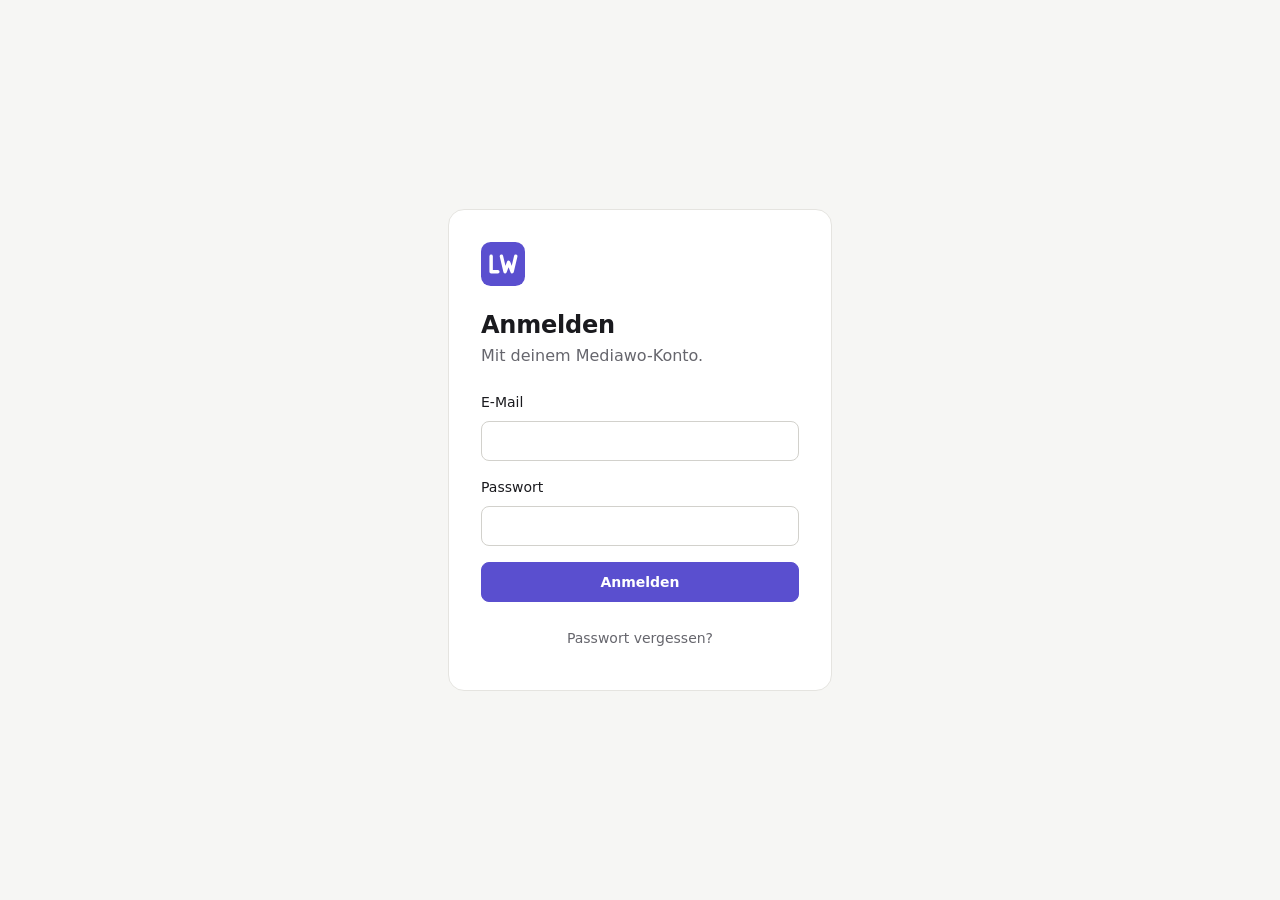
==== index.html @ d27c4afc "feat: Befehlsleiste, Feinschliff und Anleitung Co-Authored-By: Claude Sonnet 5.5 <noreply@anthropic." ====
<!doctype html>
<html lang="de">
<head>
<meta charset="utf-8">
<meta name="viewport" content="width=device-width,initial-scale=1,viewport-fit=cover">
<meta name="robots" content="noindex,nofollow">
<title>LW</title>
<script>try{var t=localStorage.getItem("lw-theme");if(t==="light"||t==="dark")document.documentElement.dataset.theme=t}catch(e){}</script>
<link rel="icon" type="image/svg+xml" href="img/icon.svg?v=2">
<link rel="apple-touch-icon" href="img/icon.png?v=2">
<link rel="manifest" href="manifest.webmanifest?v=2">
<meta name="theme-color" content="#F6F6F4" media="(prefers-color-scheme: light)">
<meta name="theme-color" content="#141417" media="(prefers-color-scheme: dark)">
<meta name="apple-mobile-web-app-capable" content="yes">
<meta name="mobile-web-app-capable" content="yes">
<meta name="apple-mobile-web-app-title" content="LW">
<link rel="stylesheet" href="css/app.css?v=11">
</head>
<body>

<svg width="0" height="0" style="position:absolute" aria-hidden="true">
  <symbol id="i-logo" viewBox="0 0 512 512"><rect width="512" height="512" rx="112" style="fill:var(--accent)"/><g fill="none" style="stroke:var(--on-accent)" stroke-width="40" stroke-linecap="round" stroke-linejoin="round"><path d="M118 166V346H196"/><path d="M238 166L280 346L321 236L362 346L404 166"/></g></symbol>
  <symbol id="i-heute" viewBox="0 0 24 24"><g fill="none" stroke="currentColor" stroke-width="1.75" stroke-linecap="round"><circle cx="12" cy="12" r="4"/><path d="M12 2.5v2M12 19.5v2M2.5 12h2M19.5 12h2M5.3 5.3l1.4 1.4M17.3 17.3l1.4 1.4M5.3 18.7l1.4-1.4M17.3 6.7l1.4-1.4"/></g></symbol>
  <symbol id="i-woche" viewBox="0 0 24 24"><g fill="none" stroke="currentColor" stroke-width="1.75" stroke-linecap="round" stroke-linejoin="round"><rect x="3.5" y="5" width="17" height="15" rx="2.5"/><path d="M3.5 10h17M8 3v4M16 3v4"/></g></symbol>
  <symbol id="i-backlog" viewBox="0 0 24 24"><g fill="none" stroke="currentColor" stroke-width="1.75" stroke-linecap="round" stroke-linejoin="round"><path d="M4 6.5h16M4 12h16M4 17.5h10"/></g></symbol>
  <symbol id="i-rueckblick" viewBox="0 0 24 24"><g fill="none" stroke="currentColor" stroke-width="1.75" stroke-linecap="round"><path d="M5 20v-7M10 20V5M15 20v-9M20 20V9"/></g></symbol>
  <symbol id="i-menu" viewBox="0 0 24 24"><path d="M4 7h16M4 12h16M4 17h16" fill="none" stroke="currentColor" stroke-width="1.75" stroke-linecap="round"/></symbol>
  <symbol id="i-x" viewBox="0 0 24 24"><path d="M6 6l12 12M18 6L6 18" fill="none" stroke="currentColor" stroke-width="1.75" stroke-linecap="round"/></symbol>
  <symbol id="i-theme" viewBox="0 0 24 24"><circle cx="12" cy="12" r="8" fill="none" stroke="currentColor" stroke-width="1.75"/><path d="M12 4a8 8 0 0 1 0 16z" fill="currentColor"/></symbol>
  <symbol id="i-logout" viewBox="0 0 24 24"><g fill="none" stroke="currentColor" stroke-width="1.75" stroke-linecap="round" stroke-linejoin="round"><path d="M14 4h3.5A2.5 2.5 0 0 1 20 6.5v11a2.5 2.5 0 0 1-2.5 2.5H14"/><path d="M10 8l-4 4 4 4M6 12h9"/></g></symbol>
  <symbol id="i-key" viewBox="0 0 24 24"><g fill="none" stroke="currentColor" stroke-width="1.75" stroke-linecap="round" stroke-linejoin="round"><circle cx="8" cy="15" r="4"/><path d="M11 12l8-8M16 7l2 2"/></g></symbol>
  <symbol id="i-suche" viewBox="0 0 24 24"><g fill="none" stroke="currentColor" stroke-width="1.75" stroke-linecap="round"><circle cx="11" cy="11" r="6.5"/><path d="M16 16l4.5 4.5"/></g></symbol>
  <symbol id="i-plus" viewBox="0 0 24 24"><path d="M12 5v14M5 12h14" fill="none" stroke="currentColor" stroke-width="1.75" stroke-linecap="round"/></symbol>
  <symbol id="i-play" viewBox="0 0 24 24"><path d="M8 5.5v13a.8.8 0 0 0 1.2.7l10.4-6.5a.8.8 0 0 0 0-1.4L9.2 4.8A.8.8 0 0 0 8 5.5z" fill="currentColor"/></symbol>
  <symbol id="i-check" viewBox="0 0 24 24"><path d="M5 12.5l4.5 4.5L19 7.5" fill="none" stroke="currentColor" stroke-width="2.5" stroke-linecap="round" stroke-linejoin="round"/></symbol>
  <symbol id="i-pause" viewBox="0 0 24 24"><g fill="currentColor"><rect x="6.5" y="5" width="4" height="14" rx="1"/><rect x="13.5" y="5" width="4" height="14" rx="1"/></g></symbol>
  <symbol id="i-stop" viewBox="0 0 24 24"><rect x="6" y="6" width="12" height="12" rx="2" fill="currentColor"/></symbol>
  <symbol id="i-lock" viewBox="0 0 24 24"><g fill="none" stroke="currentColor" stroke-width="1.75" stroke-linecap="round" stroke-linejoin="round"><rect x="5" y="10.5" width="14" height="10" rx="2"/><path d="M8 10.5V8a4 4 0 0 1 8 0v2.5"/></g></symbol>
  <symbol id="i-edit" viewBox="0 0 24 24"><g fill="none" stroke="currentColor" stroke-width="1.75" stroke-linecap="round" stroke-linejoin="round"><path d="M4 20h4L19 9a2.8 2.8 0 0 0-4-4L4 16v4z"/><path d="M13.5 6.5l4 4"/></g></symbol>
  <symbol id="i-links" viewBox="0 0 24 24"><path d="M14.5 6l-6 6 6 6" fill="none" stroke="currentColor" stroke-width="1.75" stroke-linecap="round" stroke-linejoin="round"/></symbol>
  <symbol id="i-rechts" viewBox="0 0 24 24"><path d="M9.5 6l6 6-6 6" fill="none" stroke="currentColor" stroke-width="1.75" stroke-linecap="round" stroke-linejoin="round"/></symbol>
  <symbol id="i-person" viewBox="0 0 24 24"><g fill="none" stroke="currentColor" stroke-width="1.75" stroke-linecap="round" stroke-linejoin="round"><circle cx="12" cy="8.5" r="3.5"/><path d="M5 19.5a7 7 0 0 1 14 0"/></g></symbol>
</svg>

<section class="login" id="login" hidden>
  <form id="loginForm" class="login-karte" novalidate>
    <svg class="logo logo-gross" aria-hidden="true"><use href="#i-logo"/></svg>
    <h1>Anmelden</h1>
    <p class="sub">Mit deinem Mediawo-Konto.</p>
    <p class="demo-badge" id="loginDemo" hidden>Demo-Modus: Beispieldaten, nichts wird gespeichert.</p>
    <div class="stack">
      <label class="f">E-Mail
        <input name="email" type="email" autocomplete="username" autocapitalize="off" spellcheck="false" required>
      </label>
      <label class="f">Passwort
        <input name="password" type="password" autocomplete="current-password" required>
      </label>
      <p class="meldung" id="loginMeldung" role="alert" hidden></p>
      <button class="btn primary voll" type="submit" id="loginBtn">Anmelden</button>
      <button class="btn link" type="button" id="pwForgot">Passwort vergessen?</button>
    </div>
  </form>
</section>

<div class="app" id="app" hidden>
  <header class="topbar">
    <svg class="logo" aria-hidden="true"><use href="#i-logo"/></svg>
    <span class="topbar-titel" id="topTitel"></span>
    <button class="btn icon ghost tip-unten tip-links" id="menuAuf" type="button" aria-label="Menü öffnen" data-tip="Menü öffnen" aria-expanded="false" aria-controls="side"><svg class="i" aria-hidden="true"><use href="#i-menu"/></svg></button>
  </header>

  <aside class="side" id="side" aria-label="Seitenleiste">
    <div class="side-kopf">
      <a class="marke" href="#heute"><svg class="logo" aria-hidden="true"><use href="#i-logo"/></svg><span>LW</span></a>
      <button class="btn icon ghost side-zu tip-unten tip-links" id="menuZu" type="button" aria-label="Menü schließen" data-tip="Menü schließen" data-kbd="Esc"><svg class="i" aria-hidden="true"><use href="#i-x"/></svg></button>
    </div>
    <p class="demo-badge" id="demoBadge" hidden>Demo – Beispieldaten, nichts wird gespeichert.</p>
    <nav class="nav" aria-label="Ansichten">
      <a href="#heute" data-view="heute"><svg class="i" aria-hidden="true"><use href="#i-heute"/></svg>Heute</a>
      <a href="#woche" data-view="woche"><svg class="i" aria-hidden="true"><use href="#i-woche"/></svg>Woche</a>
      <a href="#backlog" data-view="backlog"><svg class="i" aria-hidden="true"><use href="#i-backlog"/></svg>Backlog</a>
      <a href="#rueckblick" data-view="rueckblick"><svg class="i" aria-hidden="true"><use href="#i-rueckblick"/></svg>Rückblick</a>
    </nav>
    <section class="side-quests" aria-labelledby="questsTitel">
      <h2 class="side-titel" id="questsTitel"><span>Quests</span><span>heute</span></h2>
      <ul class="quest-liste" id="questListe"></ul>
      <button class="btn ghost neue-quest" id="neueQuest" type="button"><svg class="i" aria-hidden="true"><use href="#i-plus"/></svg>Quest anlegen</button>
    </section>
    <div class="side-fuss">
      <div class="nutzer"><span class="nutzer-name" id="userName"></span><span class="nutzer-mail" id="userMail"></span></div>
      <div class="side-aktionen">
        <button class="btn icon ghost tip-start" id="befehleKnopf" type="button" aria-label="Befehlsleiste öffnen" aria-keyshortcuts="Control+K Meta+K" data-tip="Befehlsleiste" data-kbd="Strg K"><svg class="i" aria-hidden="true"><use href="#i-suche"/></svg></button>
        <button class="btn icon ghost" id="themeToggle" type="button" aria-label="Darstellung umschalten (hell/dunkel)" data-tip="Darstellung umschalten"><svg class="i" aria-hidden="true"><use href="#i-theme"/></svg></button>
        <button class="btn icon ghost" id="pwChange" type="button" aria-label="Passwort ändern" data-tip="Passwort ändern"><svg class="i" aria-hidden="true"><use href="#i-key"/></svg></button>
        <button class="btn small ghost" id="logout" type="button"><svg class="i" aria-hidden="true"><use href="#i-logout"/></svg>Abmelden</button>
      </div>
    </div>
  </aside>
  <div class="schleier" id="schleier" hidden></div>

  <main id="main" tabindex="-1"></main>

  <button class="laeuft" id="laeuft" type="button" hidden>
    <span class="laeuft-punkt" aria-hidden="true"></span>
    <span class="laeuft-text"><span class="laeuft-label">Läuft gerade</span><span class="laeuft-titel" id="laeuftTitel"></span></span>
    <span class="laeuft-zeit" id="laeuftZeit"></span>
  </button>

  <nav class="tabbar" aria-label="Ansichten">
    <a href="#heute" data-view="heute"><svg class="i" aria-hidden="true"><use href="#i-heute"/></svg><span>Heute</span></a>
    <a href="#woche" data-view="woche"><svg class="i" aria-hidden="true"><use href="#i-woche"/></svg><span>Woche</span></a>
    <a href="#backlog" data-view="backlog"><svg class="i" aria-hidden="true"><use href="#i-backlog"/></svg><span>Backlog</span></a>
    <a href="#rueckblick" data-view="rueckblick"><svg class="i" aria-hidden="true"><use href="#i-rueckblick"/></svg><span>Rückblick</span></a>
  </nav>
</div>

<dialog id="dlg"></dialog>
<div id="toast" role="status" aria-live="polite"></div>

<script src="vendor/supabase.js?v=2"></script>
<script src="js/config.js?v=2"></script>
<script src="js/logic.js?v=5"></script>
<script src="js/db.js?v=2"></script>
<script src="js/ui.js?v=4"></script>
<script src="js/dialoge.js?v=5"></script>
<script src="js/zeiten.js?v=6"></script>
<script src="js/aufgaben.js?v=8"></script>
<!-- Ansichten: js/views/*.js hier einbinden (vor app.js) -->
<script src="js/views/heute.js?v=7"></script>
<script src="js/views/fokus.js?v=6"></script>
<script src="js/views/woche.js?v=8"></script>
<script src="js/views/backlog.js?v=8"></script>
<script src="js/views/rueckblick.js?v=2"></script>
<script src="js/befehle.js?v=4"></script>
<script src="js/app.js?v=6"></script>
</body>
</html>
---- css/app.css ----
/* LW – Gestaltung. Tokens oben, dann Grundlagen, Bausteine, Rahmen.
   Hell ist Standard; Dunkel per System (prefers-color-scheme) oder per data-theme="dark".
   Breiten: schmal < 768px (Handy: Tab-Leiste + Menü), ab 768px Seitenleiste. */

/* ---------- Tokens ---------- */
:root{
  /* Flächen und Text */
  --bg:#F6F6F4; --surface:#FFFFFF; --raised:#FFFFFF; --hover:#F0F0EC; --sunken:#EEEEEA;
  --line:#E5E4E0; --line-strong:#D2D1CC;
  --ink:#1A1A1E; --muted:#66666D; --faint:#A3A3A8;
  /* Akzent (Tinte-Violett) – nur für Primäraktion, aktuelle Ansicht, Fokus */
  --accent:#5A4FCF; --accent-strong:#4A40B8; --accent-text:#4A40B8; --accent-wash:#EEEDFB; --on-accent:#FFFFFF;
  /* Zustände */
  --ok:#2F7D4F; --ok-wash:#E6F3EB;
  --warn:#8A5600; --warn-wash:#FBF1DE;
  --danger:#B4322F; --danger-wash:#FBE9E8; --on-danger:#FFFFFF;
  /* Tiefe: erst 1px-Linie, dann weicher Schatten (hell < 0.08) nur für schwebende Ebenen */
  --shadow-pop:0 12px 32px -8px rgba(20,20,30,.07),0 2px 4px rgba(20,20,30,.04);
  --backdrop:rgba(18,18,24,.40);

  /* Abstände (4/8er Raster) */
  --s1:4px; --s2:8px; --s3:12px; --s4:16px; --s5:24px; --s6:32px; --s7:48px; --s8:64px;
  /* Schrift: Fließtext 16, sekundär 14, Meta 12 */
  --font:system-ui,-apple-system,"Segoe UI",Roboto,"Helvetica Neue",sans-serif;
  --fs-xs:12px; --fs-sm:14px; --fs-base:16px; --fs-lg:18px; --fs-xl:24px; --fs-2xl:32px;
  /* Formen und Höhen */
  --r-sm:6px; --r:8px; --r-lg:12px; --r-xl:16px; --r-pill:999px;
  --h:40px; --h-sm:32px; --h-input:40px; --h-zeile:36px;
  /* Bewegung: 100/150/200/300 ms; rein = ease-out, raus = ease-in */
  --dur-1:100ms; --dur-2:150ms; --dur-3:200ms; --dur-4:300ms;
  --ease-out:cubic-bezier(.2,.7,.2,1); --ease-in:cubic-bezier(.5,0,.8,.3);
  /* Rahmen */
  --side-w:248px; --tab-h:60px; --top-h:52px;
  color-scheme:light;
}
@media (prefers-color-scheme:dark){
  :root:not([data-theme="light"]){
    --bg:#141417; --surface:#1B1B1F; --raised:#222227; --hover:#26262C; --sunken:#18181B;
    --line:#2D2D33; --line-strong:#3D3D45;
    --ink:#ECECEF; --muted:#A1A1AA; --faint:#6E6E78;
    --accent:#6A60DE; --accent-strong:#7B72E8; --accent-text:#B3ADF7; --accent-wash:#26243F; --on-accent:#FFFFFF;
    --ok:#7CC79A; --ok-wash:#18291F; --warn:#E3B568; --warn-wash:#2E2617; --danger:#F08A86; --danger-wash:#341D1D; --on-danger:#1B1B1F;
    --shadow-pop:inset 0 1px 0 rgba(255,255,255,.05),0 16px 40px -12px rgba(0,0,0,.55);
    --backdrop:rgba(0,0,0,.6);
    color-scheme:dark;
  }
}
:root[data-theme="dark"]{
  --bg:#141417; --surface:#1B1B1F; --raised:#222227; --hover:#26262C; --sunken:#18181B;
  --line:#2D2D33; --line-strong:#3D3D45;
  --ink:#ECECEF; --muted:#A1A1AA; --faint:#6E6E78;
  --accent:#6A60DE; --accent-strong:#7B72E8; --accent-text:#B3ADF7; --accent-wash:#26243F; --on-accent:#FFFFFF;
  --ok:#7CC79A; --ok-wash:#18291F; --warn:#E3B568; --warn-wash:#2E2617; --danger:#F08A86; --danger-wash:#341D1D; --on-danger:#1B1B1F;
  --shadow-pop:inset 0 1px 0 rgba(255,255,255,.05),0 16px 40px -12px rgba(0,0,0,.55);
  --backdrop:rgba(0,0,0,.6);
  color-scheme:dark;
}
/* Touch (Handy, Tablet): Trefferflächen mindestens 44px */
@media (max-width:767.98px),(pointer:coarse){
  :root{ --h:44px; --h-sm:44px; --h-input:44px; --h-zeile:44px; }
}

/* ---------- Grundlagen ---------- */
*,*::before,*::after{box-sizing:border-box}
html{-webkit-text-size-adjust:100%;text-size-adjust:100%}
html,body{margin:0;min-height:100%}
body{font-family:var(--font);font-size:var(--fs-base);line-height:1.5;color:var(--ink);background:var(--bg);-webkit-font-smoothing:antialiased;-moz-osx-font-smoothing:grayscale;overflow-x:hidden}
button,input,select,textarea{font:inherit;color:inherit}
a{color:var(--accent-text)}
h1,h2,h3{margin:0;font-weight:600;line-height:1.25}
h1{font-size:var(--fs-xl);letter-spacing:-.01em}
h2{font-size:var(--fs-lg)}
h3{font-size:var(--fs-base)}
p{margin:0;max-width:72ch}
b,strong{font-weight:600}
[hidden]{display:none!important}
:focus-visible{outline:2px solid var(--accent);outline-offset:2px}
.sub{color:var(--muted);font-size:var(--fs-sm);margin-top:var(--s1)}
.muted{color:var(--muted)}
.zahl{font-variant-numeric:tabular-nums}
.i{width:20px;height:20px;flex:none}
.logo{width:28px;height:28px;flex:none;display:block}
.sr-only{position:absolute;width:1px;height:1px;overflow:hidden;clip:rect(0 0 0 0);white-space:nowrap}

/* ---------- Bausteine ---------- */
.btn{display:inline-flex;align-items:center;justify-content:center;gap:var(--s2);height:var(--h);padding:0 var(--s4);border:1px solid var(--line-strong);background:var(--raised);color:var(--ink);border-radius:var(--r);font-size:var(--fs-sm);font-weight:500;white-space:nowrap;cursor:pointer;text-decoration:none}
.btn.primary{background:var(--accent);border-color:var(--accent);color:var(--on-accent);font-weight:600}
.btn.danger{background:var(--danger);border-color:var(--danger);color:var(--on-danger);font-weight:600}
.btn.ghost{background:transparent;border-color:transparent;color:var(--muted)}
.btn.link{background:none;border-color:transparent;color:var(--muted);padding:0 var(--s2)}
.btn.small{height:var(--h-sm);padding:0 var(--s3)}
.btn.icon{width:var(--h);padding:0}
.btn.icon.small{width:var(--h-sm)}
.btn.voll{width:100%}
.btn:disabled,.btn[aria-busy="true"]{opacity:.6;cursor:default}
@media (hover:hover){
  .btn:hover{border-color:var(--faint);background:var(--hover)}
  .btn.primary:hover{background:var(--accent-strong);border-color:var(--accent-strong)}
  .btn.danger:hover{background:var(--danger);filter:brightness(.95)}
  .btn.ghost:hover{background:var(--hover);border-color:transparent;color:var(--ink)}
  .btn.link:hover{color:var(--ink);background:none;border-color:transparent}
}
.btn-reihe{display:flex;gap:var(--s2);flex-wrap:wrap;align-items:center}

/* Tooltip für Symbol-Tasten: data-tip="Text", optional data-kbd="Esc".
   Erscheint bei Hover und Tastaturfokus; Name kommt aus aria-label (gleicher Text). */
[data-tip]{position:relative}
[data-tip]::after{content:attr(data-tip);position:absolute;z-index:70;left:50%;bottom:calc(100% + 6px);transform:translate(-50%,2px);padding:4px 8px;border-radius:var(--r-sm);background:var(--ink);color:var(--bg);font-size:var(--fs-xs);font-weight:500;line-height:1.4;white-space:nowrap;pointer-events:none;opacity:0;transition:opacity var(--dur-2) var(--ease-in),transform var(--dur-2) var(--ease-in)}
[data-tip][data-kbd]::after{content:attr(data-tip) "  " attr(data-kbd)}
[data-tip].tip-unten::after{bottom:auto;top:calc(100% + 6px);transform:translate(-50%,-2px)}
[data-tip].tip-links::after{left:auto;right:0;transform:translateY(2px)}
[data-tip].tip-unten.tip-links::after{transform:translateY(-2px)}
[data-tip].tip-start::after{left:0;transform:translateY(2px)}
[data-tip]:focus-visible::after{opacity:1;transform:translate(-50%,0);transition:opacity var(--dur-2) var(--ease-out) ,transform var(--dur-2) var(--ease-out)}
[data-tip].tip-links:focus-visible::after,[data-tip].tip-start:focus-visible::after{transform:none}
@media (hover:hover){
  [data-tip]:hover::after{opacity:1;transform:translate(-50%,0);transition:opacity var(--dur-2) var(--ease-out) 300ms,transform var(--dur-2) var(--ease-out) 300ms}
  [data-tip].tip-links:hover::after,[data-tip].tip-start:hover::after{transform:none}
}

.stack{display:flex;flex-direction:column;gap:var(--s4)}
.panel{background:var(--surface);border:1px solid var(--line);border-radius:var(--r-lg);padding:var(--s5)}

/* Felder: Beschriftung steht immer sichtbar über dem Feld */
.f{display:flex;flex-direction:column;gap:var(--s2);font-size:var(--fs-sm);font-weight:500;color:var(--ink);min-width:0}
input,select,textarea{width:100%;min-width:0;border:1px solid var(--line-strong);border-radius:var(--r);background:var(--raised);color:var(--ink);font-size:var(--fs-base);font-weight:400;padding:0 var(--s3)}
input,select{height:var(--h-input)}
textarea{padding:var(--s2) var(--s3);min-height:88px;resize:vertical;line-height:1.5}
input:focus,select:focus,textarea:focus{outline:none;border-color:var(--accent);box-shadow:0 0 0 3px var(--accent-wash)}
input[aria-invalid="true"]{border-color:var(--danger)}
input[aria-invalid="true"]:focus{box-shadow:0 0 0 3px var(--danger-wash)}
.feld-fehler{color:var(--danger);font-size:var(--fs-sm);font-weight:400}
.feld-fehler:empty{display:none}

/* Meldung im Formular (Fehler oder Bestätigung) */
.meldung{font-size:var(--fs-sm);border-radius:var(--r);padding:var(--s2) var(--s3);background:var(--danger-wash);color:var(--danger)}
.meldung.ok{background:var(--ok-wash);color:var(--ok)}

/* Quest-Farbe: style="--q:#hex" am Element */
.dot{width:8px;height:8px;border-radius:50%;background:var(--q,var(--faint));flex:none}

/* Status-Marke – nur für Zustände (überfällig, abgerechnet), nicht für normale Metadaten */
.badge{display:inline-flex;align-items:center;height:24px;padding:0 var(--s2);border-radius:var(--r-sm);font-size:var(--fs-xs);font-weight:500;background:var(--sunken);color:var(--muted);white-space:nowrap}
.badge.warn{background:var(--warn-wash);color:var(--warn)}
.badge.danger{background:var(--danger-wash);color:var(--danger)}
.badge.ok{background:var(--ok-wash);color:var(--ok)}

kbd,.kbd{display:inline-flex;align-items:center;justify-content:center;min-width:20px;height:20px;padding:0 var(--s1);border:1px solid var(--line);border-bottom-width:2px;border-radius:var(--r-sm);font:500 12px/1 var(--font);color:var(--muted);background:var(--surface)}

.demo-badge{font-size:var(--fs-xs);font-weight:500;color:var(--warn);background:var(--warn-wash);border-radius:var(--r);padding:var(--s2) var(--s3);line-height:1.4}

/* Seitenkopf, Leerzustand, Ladeplatzhalter (für alle Ansichten) */
.seite{max-width:880px}
.seite.breit{max-width:none}
.kopf{display:flex;align-items:flex-end;justify-content:space-between;gap:var(--s4);flex-wrap:wrap;margin-bottom:var(--s6)}
.kopf .sub{font-size:var(--fs-base);margin-top:var(--s1)}
.leer{border:1px dashed var(--line-strong);border-radius:var(--r-lg);padding:var(--s7) var(--s5);text-align:center;color:var(--muted);display:flex;flex-direction:column;align-items:center;gap:var(--s3)}
.leer strong{color:var(--ink);font-weight:500}
.skelett{display:flex;flex-direction:column;gap:var(--s3)}
.skelett i{display:block;height:16px;border-radius:var(--r-sm);background:var(--sunken)}
.skelett i:first-child{height:28px;width:40%;margin-bottom:var(--s5)}
.skelett i:nth-child(n+2){height:48px;border:1px solid var(--line);background:var(--surface);border-radius:var(--r-lg)}

/* ---------- Login ---------- */
.login{min-height:100vh;min-height:100dvh;display:grid;place-items:center;padding:var(--s4)}
.login-karte{width:100%;max-width:384px;background:var(--surface);border:1px solid var(--line);border-radius:var(--r-xl);padding:var(--s6)}
.login-karte .logo-gross{width:44px;height:44px;margin-bottom:var(--s5)}
.login-karte .sub{font-size:var(--fs-base);margin:var(--s1) 0 var(--s5)}
.login-karte .demo-badge{margin:calc(-1 * var(--s2)) 0 var(--s5)}
.login-karte .btn.link{align-self:center}
@media (max-width:479.98px){.login{place-items:start center;padding-top:12vh}.login-karte{border:0;background:transparent;padding:var(--s2)}}

/* ---------- Rahmen: ab 768px mit Seitenleiste ---------- */
.app{display:grid;grid-template-columns:var(--side-w) minmax(0,1fr);min-height:100vh}
.topbar,.tabbar,.side-zu,.schleier{display:none}
.side{position:sticky;top:0;height:100vh;overflow-y:auto;display:flex;flex-direction:column;gap:var(--s5);padding:var(--s5) var(--s3) var(--s4);background:var(--surface);border-right:1px solid var(--line)}
.side-kopf{display:flex;align-items:center;justify-content:space-between;padding:0 var(--s2)}
.marke{display:inline-flex;align-items:center;gap:var(--s3);color:var(--ink);text-decoration:none;font-weight:600;font-size:var(--fs-lg);letter-spacing:.02em;border-radius:var(--r)}
.side .demo-badge{margin:0 var(--s2)}

.nav{display:flex;flex-direction:column;gap:var(--s1)}
.nav a{display:flex;align-items:center;gap:var(--s3);height:var(--h-zeile);padding:0 var(--s3);border-radius:var(--r);color:var(--muted);font-size:var(--fs-sm);font-weight:500;text-decoration:none}
.nav a[aria-current="page"]{background:var(--accent-wash);color:var(--accent-text);font-weight:600}

.side-titel{display:flex;justify-content:space-between;align-items:baseline;padding:0 var(--s3);margin-bottom:var(--s2);font-size:var(--fs-xs);font-weight:500;color:var(--muted);text-transform:uppercase;letter-spacing:.06em}
.quest-liste{list-style:none;margin:0;padding:0;display:flex;flex-direction:column;gap:var(--s1)}
.quest-liste a{display:flex;align-items:center;gap:var(--s3);height:var(--h-zeile);padding:0 var(--s3);border-radius:var(--r);color:var(--ink);font-size:var(--fs-sm);text-decoration:none}
.quest-liste .name{flex:1;min-width:0;overflow:hidden;text-overflow:ellipsis;white-space:nowrap}
.quest-liste .std{color:var(--muted);font-size:var(--fs-sm);font-variant-numeric:tabular-nums}
.quest-liste .leer-zeile{color:var(--muted);font-size:var(--fs-sm);padding:var(--s1) var(--s3)}
@media (hover:hover){
  .nav a:hover{background:var(--hover);color:var(--ink)}
  .nav a[aria-current="page"]:hover{background:var(--accent-wash);color:var(--accent-text)}
  .quest-liste a:hover{background:var(--hover)}
}

.side-fuss{margin-top:auto;border-top:1px solid var(--line);padding:var(--s4) var(--s2) 0;display:flex;flex-direction:column;gap:var(--s2)}
.nutzer{display:flex;flex-direction:column;min-width:0;padding:0 var(--s1)}
.nutzer-name{font-size:var(--fs-sm);font-weight:500}
.nutzer-mail{font-size:var(--fs-xs);color:var(--muted);overflow:hidden;text-overflow:ellipsis;white-space:nowrap}
.side-aktionen{display:flex;align-items:center;gap:var(--s1);margin-left:calc(-1 * var(--s2))}
.side-aktionen #logout{margin-left:auto}

main{padding:var(--s7) var(--s7) 128px;min-width:0}
main:focus{outline:none}

/* „Läuft gerade“-Chip: schwebt unten rechts, Klick öffnet Fokus */
.laeuft{position:fixed;right:var(--s5);bottom:var(--s5);z-index:40;display:flex;align-items:center;gap:var(--s3);min-height:56px;max-width:min(360px,calc(100vw - var(--side-w) - 48px));padding:var(--s2) var(--s4) var(--s2) var(--s4);border:1px solid var(--line);border-radius:var(--r-pill);background:var(--surface);color:var(--ink);box-shadow:var(--shadow-pop);cursor:pointer;text-align:left;transition:transform var(--dur-1) var(--ease-out)}
.laeuft:active{transform:scale(.98)}
@media (hover:hover){.laeuft:hover{border-color:var(--line-strong)}}
.laeuft-punkt{width:10px;height:10px;border-radius:50%;background:var(--q,var(--accent));flex:none;box-shadow:0 0 0 4px color-mix(in srgb,var(--q,var(--accent)) 22%,transparent)}
.laeuft-text{display:flex;flex-direction:column;min-width:0;line-height:1.3}
.laeuft-label{font-size:var(--fs-xs);font-weight:500;color:var(--muted)}
.laeuft-titel{font-size:var(--fs-sm);font-weight:500;overflow:hidden;text-overflow:ellipsis;white-space:nowrap}
.laeuft-zeit{font-size:var(--fs-base);font-weight:600;font-variant-numeric:tabular-nums;margin-left:auto;padding-left:var(--s1)}
.laeuft.zu-lange .laeuft-label{color:var(--warn)}

/* ---------- Rahmen: Handy (< 768px) ---------- */
@media (max-width:767.98px){
  .app{display:block}
  .topbar{display:flex;align-items:center;gap:var(--s3);position:sticky;top:0;z-index:30;height:calc(var(--top-h) + env(safe-area-inset-top));padding:env(safe-area-inset-top) var(--s1) 0 var(--s4);background:var(--bg);border-bottom:1px solid var(--line)}
  .topbar .logo{width:24px;height:24px}
  .topbar-titel{flex:1;min-width:0;font-weight:600;font-size:var(--fs-base);overflow:hidden;text-overflow:ellipsis;white-space:nowrap}

  /* Seitenleiste wird zum Menü von links (rein: ease-out, raus: ease-in) */
  .side{position:fixed;z-index:50;top:0;left:0;bottom:0;height:auto;width:min(304px,86vw);padding:calc(var(--s4) + env(safe-area-inset-top)) var(--s3) calc(var(--s4) + env(safe-area-inset-bottom));box-shadow:var(--shadow-pop);transform:translateX(-102%);visibility:hidden;transition:transform var(--dur-3) var(--ease-in),visibility 0s linear var(--dur-3)}
  .side.offen{transform:none;visibility:visible;transition:transform var(--dur-4) var(--ease-out),visibility 0s}
  .side .nav{display:none}
  .side-zu{display:inline-flex}
  .schleier{display:block;position:fixed;inset:0;z-index:45;background:var(--backdrop);animation:einblenden var(--dur-4) var(--ease-out)}

  main{padding:var(--s5) var(--s4) calc(var(--tab-h) + env(safe-area-inset-bottom) + 96px)}
  .kopf{margin-bottom:var(--s5)}

  .tabbar{display:grid;grid-template-columns:repeat(4,1fr);position:fixed;z-index:30;left:0;right:0;bottom:0;height:calc(var(--tab-h) + env(safe-area-inset-bottom));padding-bottom:env(safe-area-inset-bottom);background:var(--surface);border-top:1px solid var(--line)}
  .tabbar a{display:flex;flex-direction:column;align-items:center;justify-content:center;gap:var(--s1);color:var(--muted);text-decoration:none;font-size:var(--fs-xs);font-weight:500;-webkit-tap-highlight-color:transparent}
  .tabbar .i{width:24px;height:24px}
  .tabbar a[aria-current="page"]{color:var(--accent-text)}
  .tabbar a:focus-visible{outline-offset:-4px;border-radius:var(--r)}

  .laeuft{left:var(--s3);right:var(--s3);bottom:calc(var(--tab-h) + env(safe-area-inset-bottom) + var(--s2));max-width:none;border-radius:var(--r-lg);padding:var(--s2) var(--s4)}
}

/* ---------- Dialog ---------- */
dialog{border:1px solid var(--line);padding:0;border-radius:var(--r-xl);width:min(480px,calc(100vw - 32px));max-height:calc(100dvh - 32px);background:var(--surface);color:var(--ink);box-shadow:var(--shadow-pop)}
dialog.breit{width:min(680px,calc(100vw - 32px))}
dialog::backdrop{background:var(--backdrop)}
dialog[open]{animation:dlg-auf var(--dur-3) var(--ease-out)}
dialog[open]::backdrop{animation:einblenden var(--dur-3) var(--ease-out)}
.dlg{padding:var(--s5)}
.dlg h2{margin-bottom:var(--s1)}
.dlg .stack{margin-top:var(--s5)}
.dlg .aktionen{display:flex;justify-content:flex-end;gap:var(--s2);margin-top:var(--s5);flex-wrap:wrap}
@keyframes dlg-auf{from{opacity:0;transform:translateY(8px) scale(.98)}to{opacity:1;transform:none}}
@keyframes einblenden{from{opacity:0}to{opacity:1}}

/* ---------- Hinweis (Toast) ---------- */
#toast{position:fixed;left:50%;bottom:var(--s5);z-index:100;max-width:min(440px,calc(100vw - 32px));padding:var(--s3) var(--s4);border-radius:var(--r);border:1px solid var(--ink);background:var(--ink);color:var(--bg);font-size:var(--fs-sm);box-shadow:var(--shadow-pop);opacity:0;transform:translate(-50%,8px);pointer-events:none;transition:opacity var(--dur-3) var(--ease-in),transform var(--dur-3) var(--ease-in)}
#toast.zeigen{opacity:1;transform:translate(-50%,0);transition:opacity var(--dur-3) var(--ease-out),transform var(--dur-3) var(--ease-out)}
#toast.fehler{background:var(--danger);border-color:var(--danger);color:var(--on-danger)}
@media (max-width:767.98px){#toast{bottom:calc(var(--tab-h) + env(safe-area-inset-bottom) + 80px)}}

/* ---------- Quests und Aufgaben (Heute, Dialoge) ---------- */
/* Kürzel in Tasten: nur mit Tastatur sinnvoll */
.btn kbd{margin-left:var(--s1);background:transparent}
.btn.primary kbd{border-color:color-mix(in srgb,var(--on-accent) 45%,transparent);color:var(--on-accent)}
@media (max-width:767.98px),(pointer:coarse){.btn kbd,.tasten-hilfe{display:none}}

/* Metadaten-Etikett (z. B. Kunde) – ruhig, umrandet; .badge bleibt für Zustände */
.tag{display:inline-flex;align-items:center;height:24px;max-width:100%;padding:0 var(--s2);border:1px solid var(--line);border-radius:var(--r-sm);font-size:var(--fs-xs);color:var(--muted);white-space:nowrap;overflow:hidden;text-overflow:ellipsis}

.quest-bloecke{display:flex;flex-direction:column;gap:var(--s4)}
.qb{background:var(--surface);border:1px solid var(--line);border-radius:var(--r-lg);padding:var(--s3) var(--s2) var(--s2)}
.qb-kopf{display:flex;align-items:center;gap:var(--s3);min-height:var(--h-sm);padding:0 var(--s1) 0 var(--s3)}
.qb-name{font-size:var(--fs-base);min-width:0;overflow:hidden;text-overflow:ellipsis;white-space:nowrap}
.qb-meta{font-size:var(--fs-xs);color:var(--muted)}
.qb-std{margin-left:auto;font-size:var(--fs-sm);font-weight:500;color:var(--muted);white-space:nowrap}
.qb-aktionen{display:flex;gap:var(--s1)}
.qb-balken{height:4px;margin:var(--s2) var(--s3) var(--s2);border-radius:var(--r-pill);background:var(--sunken);overflow:hidden}
.qb-balken i{display:block;height:100%;background:var(--q,var(--faint));transform-origin:left center;transform:scaleX(0);transition:transform var(--dur-4) var(--ease-out)}
.qb-leer{display:flex;align-items:center;flex-wrap:wrap;gap:var(--s1);padding:0 var(--s3) var(--s1);color:var(--muted);font-size:var(--fs-sm)}
.qb-leer .btn.link{color:var(--accent-text);padding:0 var(--s1)}

.aufgaben{list-style:none;margin:0;padding:0;display:flex;flex-direction:column}
.aufgabe{display:flex;align-items:center;gap:var(--s2);min-height:var(--h-zeile);padding:var(--s1) var(--s1) var(--s1) 0;border-radius:var(--r)}
.aufgabe.gewaehlt{background:var(--hover)}
.check{flex:none;display:grid;place-items:center;width:var(--h-sm);height:var(--h-sm);padding:0;border:0;background:none;border-radius:var(--r);cursor:pointer;color:var(--on-accent)}
.check .ring{display:grid;place-items:center;width:20px;height:20px;border:2px solid var(--line-strong);border-radius:50%}
.check svg{width:12px;height:12px;opacity:0}
.check[aria-checked="true"] .ring{background:var(--q,var(--accent));border-color:var(--q,var(--accent))}
.check[aria-checked="true"] svg{opacity:1}
.aufgabe-text{flex:1;min-width:0;display:flex;flex-wrap:wrap;align-items:center;column-gap:var(--s2);row-gap:var(--s1)}
.aufgabe-titel{min-width:0;padding:var(--s1) 0;border:0;background:none;color:var(--ink);font-size:var(--fs-base);text-align:left;overflow-wrap:anywhere;border-radius:var(--r-sm);cursor:pointer}
.aufgabe.fertig .aufgabe-titel{color:var(--muted);text-decoration:line-through;text-decoration-color:var(--faint)}
.aufgabe-meta{display:flex;flex-wrap:wrap;align-items:center;gap:var(--s2);min-width:0}
.fokus-btn{flex:none;background:transparent;border-color:transparent;color:var(--muted)}
.fokus-btn .i{width:16px;height:16px}
.aufgabe.gewaehlt .fokus-btn{border-color:var(--line-strong);background:var(--raised);color:var(--ink)}
.fokus-btn.laeuft-jetzt{border-color:var(--line-strong);color:var(--ink)}
.fokus-btn .punkt{width:8px;height:8px;border-radius:50%;background:var(--q,var(--accent))}
@media (hover:hover){
  .aufgabe:hover{background:var(--hover)}
  .aufgabe:hover .fokus-btn{border-color:var(--line-strong);background:var(--raised);color:var(--ink)}
  .check:hover .ring{border-color:var(--q,var(--accent))}
}
@media (max-width:767.98px),(pointer:coarse){
  .fokus-btn{border-color:var(--line-strong);background:var(--raised);color:var(--ink)}
}
.tasten-hilfe{display:flex;flex-wrap:wrap;align-items:center;gap:var(--s1);margin-top:var(--s5);color:var(--muted);font-size:var(--fs-xs)}

/* Seitenleiste: Neue Quest */
.neue-quest{justify-content:flex-start;gap:var(--s3);width:100%;height:var(--h-zeile);margin-top:var(--s1);padding:0 var(--s3)}

/* Dialog-Bausteine */
.f-gruppe{display:flex;flex-direction:column;gap:var(--s2)}
.feld-reihe{display:grid;grid-template-columns:1fr 1fr;gap:var(--s4)}
@media (max-width:767.98px){.feld-reihe{grid-template-columns:1fr}}
fieldset.f{border:0;margin:0;padding:0}
fieldset.f legend{padding:0;margin-bottom:var(--s2)}
.farb-reihe{display:flex;flex-wrap:wrap;gap:var(--s2)}
.farbe{position:relative;display:grid;place-items:center;width:var(--h-sm);height:var(--h-sm);border-radius:50%;cursor:pointer}
.farbe input{position:absolute;inset:0;width:100%;height:100%;margin:0;padding:0;opacity:0;cursor:pointer}
.farbe span{width:24px;height:24px;border-radius:50%;background:var(--q)}
.farbe:has(input:checked) span{box-shadow:0 0 0 2px var(--surface),0 0 0 4px var(--q)}
.farbe:has(input:focus-visible){outline:2px solid var(--accent);outline-offset:2px}
.schalter{display:flex;align-items:flex-start;gap:var(--s3);cursor:pointer}
.schalter input{appearance:none;-webkit-appearance:none;position:relative;flex:none;width:40px;height:24px;margin:0;padding:0;border:0;border-radius:var(--r-pill);background:var(--line-strong);cursor:pointer}
.schalter input::before{content:"";position:absolute;top:2px;left:2px;width:20px;height:20px;border-radius:50%;background:#FFFFFF;transition:transform var(--dur-2) var(--ease-out)}
.schalter input:checked{background:var(--accent)}
.schalter input:checked::before{transform:translateX(16px)}
.schalter input:focus{box-shadow:none}
.schalter input:focus-visible{outline:2px solid var(--accent);outline-offset:2px}
.schalter-text{display:flex;flex-direction:column;font-size:var(--fs-sm)}
.schalter-text strong{font-weight:500}
.schalter-text .sub{margin-top:0}
.meldung.warn{background:var(--warn-wash);color:var(--warn)}
.dlg .aktionen-links{display:flex;gap:var(--s1);margin-right:auto;margin-left:calc(-1 * var(--s3))}
.dlg .aktionen-links .btn{padding:0 var(--s3)}
dialog.seitlich .aktionen-links{order:1;flex-basis:100%}
.btn.ghost.gefahr{color:var(--danger)}
@media (hover:hover){.btn.ghost.gefahr:hover{color:var(--danger);background:var(--danger-wash)}}

/* Seitliches Panel (Slide-over) für Quest- und Aufgaben-Dialog: Heute bleibt daneben sichtbar */
dialog.seitlich{position:fixed;inset:0 0 0 auto;margin:0;width:min(440px,100vw);height:100dvh;max-width:none;max-height:none;border-width:0 0 0 1px;border-radius:0}
dialog.seitlich[open]{animation:von-rechts var(--dur-4) var(--ease-out)}
dialog.seitlich .dlg{min-height:100%;display:flex;flex-direction:column;padding-bottom:calc(var(--s5) + env(safe-area-inset-bottom))}
dialog.seitlich .aktionen{margin-top:auto;padding-top:var(--s5)}
@keyframes von-rechts{from{opacity:0;transform:translateX(24px)}to{opacity:1;transform:none}}
.entwurf{display:flex;align-items:center;justify-content:space-between;gap:var(--s2);flex-wrap:wrap}
.entwurf .btn.link{color:inherit;text-decoration:underline;padding:0}

/* ---------- Weniger Bewegung: sofort statt gleiten ---------- */
@media (prefers-reduced-motion:reduce){
  *,*::before,*::after{animation-duration:1ms!important;animation-iteration-count:1!important;transition-duration:1ms!important;transition-delay:0s!important;scroll-behavior:auto!important}
}

/* ---------- Hinweis-Leiste (z. B. Timer läuft > 12 h) ---------- */
.banner{display:flex;align-items:center;flex-wrap:wrap;gap:var(--s2) var(--s4);margin-bottom:var(--s5);padding:var(--s3) var(--s3) var(--s3) var(--s4);border:1px solid color-mix(in srgb,var(--warn) 30%,transparent);border-radius:var(--r-lg);background:var(--warn-wash);color:var(--warn);font-size:var(--fs-sm)}
.banner p{flex:1 1 240px}
.banner .btn{margin-left:auto}

/* ---------- Fokus ---------- */
.seite.fokus{max-width:640px;margin:0 auto}
.fokus-buehne{display:flex;flex-direction:column;align-items:center;justify-content:center;gap:var(--s2);min-height:min(60vh,560px);padding:var(--s5) 0 var(--s7);text-align:center}
.fokus-quest{display:inline-flex;align-items:center;gap:var(--s2);color:var(--muted);font-size:var(--fs-sm)}
.fokus-titel{max-width:32ch;font-size:var(--fs-xl);overflow-wrap:anywhere}
.fokus-label{margin-top:var(--s6);color:var(--muted);font-size:var(--fs-sm)}
.fokus-timer{font-size:clamp(56px,12vw,96px);font-weight:600;line-height:1.1;letter-spacing:-.02em}
.fokus-status{display:inline-flex;align-items:center;gap:var(--s2);color:var(--muted);font-size:var(--fs-sm)}
.fokus-status .punkt{width:8px;height:8px;border-radius:50%;background:var(--q,var(--accent))}
.fokus-status.aktiv{color:var(--ink)}
.fokus-aktionen{display:flex;flex-wrap:wrap;justify-content:center;gap:var(--s3);margin-top:var(--s5)}
.fokus-aktionen .btn{min-width:120px}
.fokus-hinweis{margin-top:var(--s2);color:var(--muted);font-size:var(--fs-sm)}
.fokus-leer{margin-top:var(--s7)}
@media (max-width:767.98px){
  .fokus-buehne{min-height:0;padding-top:var(--s6)}
  .fokus-aktionen{display:grid;grid-template-columns:1fr 1fr;width:100%}
  .fokus-aktionen .btn{min-width:0}
  .fokus-aktionen > .btn:last-child:nth-child(odd){grid-column:1/-1}
}

/* Heutige Einträge im Fokus */
.fokus-zeiten{border-top:1px solid var(--line);padding-top:var(--s5)}
.fz-kopf{display:flex;align-items:center;gap:var(--s3);margin-bottom:var(--s2)}
.fz-kopf h2{font-size:var(--fs-base)}
.fz-summe{color:var(--muted);font-size:var(--fs-sm);font-weight:500}
.fz-kopf .btn{margin-left:auto;margin-right:calc(-1 * var(--s3))}
.fz-leer{color:var(--muted);font-size:var(--fs-sm)}
.zeit-liste{list-style:none;margin:0;padding:0 var(--s2) 0 var(--s4);background:var(--surface);border:1px solid var(--line);border-radius:var(--r-lg)}
.zeit{display:flex;align-items:center;gap:var(--s3);min-height:var(--h-zeile);padding:var(--s1) 0;border-top:1px solid var(--line)}
.zeit:first-child{border-top:0}
.zeit-spanne{font-size:var(--fs-sm);white-space:nowrap}
.zeit-meta{flex:1;min-width:0;display:flex;align-items:center;gap:var(--s2)}
.zeit-abr{color:var(--muted);font-size:var(--fs-xs);white-space:nowrap}
.zeit-notiz{min-width:0;color:var(--muted);font-size:var(--fs-sm);overflow:hidden;text-overflow:ellipsis;white-space:nowrap}
.zeit-dauer{font-size:var(--fs-sm);font-weight:500;white-space:nowrap}
.zeit-schloss,.zeit-platz{flex:none;display:grid;place-items:center;width:var(--h-sm);height:var(--h-sm);color:var(--muted);border-radius:var(--r)}
.zeit-schloss .i{width:16px;height:16px}
.laeuft-zeile .zeit-spanne,.laeuft-zeile .zeit-dauer{color:var(--accent-text)}

/* Zeit-Dialog */
.feld-reihe.immer{grid-template-columns:1fr 1fr}
.dauer-anzeige{margin-top:calc(-1 * var(--s2));color:var(--muted);font-size:var(--fs-sm)}
.dauer-anzeige:empty{display:none}

/* ---------- Aufgaben-Zeile: Zusatz-Tasten (Woche, Backlog) ---------- */
.aufgabe-aktionen{flex:none;display:flex;align-items:center;gap:var(--s1)}
.zeile-knopf{color:var(--muted);gap:var(--s1);padding:0 var(--s2)}
.zeile-knopf .i{width:16px;height:16px}
.zeile-knopf[aria-expanded="true"]{background:var(--hover);color:var(--ink)}
.aufgabe-quest{display:inline-flex;align-items:center;gap:var(--s1);min-width:0;font-size:var(--fs-xs);color:var(--muted);white-space:nowrap;overflow:hidden;text-overflow:ellipsis}

/* Auswahl-Menü am Knopf (Tag, Zuweisen) – Popover */
.menue{position:fixed;inset:auto;margin:0;min-width:208px;max-width:calc(100vw - 16px);max-height:min(440px,calc(100dvh - 16px));overflow:auto;padding:var(--s1);border:1px solid var(--line);border-radius:var(--r-lg);background:var(--surface);color:var(--ink);box-shadow:var(--shadow-pop)}
.menue:popover-open{animation:menue-auf var(--dur-2) var(--ease-out)}
.menue button{display:flex;align-items:center;gap:var(--s2);width:100%;min-height:var(--h-zeile);padding:0 var(--s3) 0 var(--s2);border:0;border-radius:var(--r-sm);background:none;font-size:var(--fs-sm);text-align:left;cursor:pointer}
.menue button:focus-visible{outline:2px solid var(--accent);outline-offset:-2px}
.menue button:focus{background:var(--hover)}
.menue-haken{width:16px;height:16px;flex:none;color:var(--accent-text);visibility:hidden}
.menue [aria-checked="true"] .menue-haken{visibility:visible}
.menue [aria-checked="true"] .menue-text{font-weight:600}
.menue-hinweis{margin-left:auto;padding-left:var(--s4);color:var(--muted);font-size:var(--fs-xs);font-variant-numeric:tabular-nums}
.menue hr{border:0;border-top:1px solid var(--line);margin:var(--s1) 0}
@media (hover:hover){.menue button:hover{background:var(--hover)}}
@keyframes menue-auf{from{opacity:0;transform:translateY(-4px)}to{opacity:1;transform:none}}

/* ---------- Woche ---------- */
@media (min-width:768px){main:has(> .seite.breit){padding-left:var(--s5);padding-right:var(--s5)}}
.woche-steuerung{display:flex;align-items:center;flex-wrap:wrap;gap:var(--s3) var(--s5)}
.woche-alle{align-items:center}
.woche-nav{display:flex;gap:var(--s1)}
.woche-brett{display:grid;grid-template-columns:minmax(0,1fr) 200px;gap:var(--s3);align-items:start}
/* 7 Spalten; wird es zu schmal, scrollt nur das Brett seitlich (nie die Seite) */
.woche-tage{display:grid;grid-template-columns:repeat(7,minmax(96px,1fr));gap:var(--s2);overflow-x:auto;padding:2px;margin:-2px}
.tag-spalte{display:flex;flex-direction:column;gap:var(--s1);min-width:0;min-height:256px;padding:var(--s2) var(--s1);border:1px solid transparent;border-radius:var(--r-lg);background:var(--sunken)}
.tag-spalte.ist-heute{border-color:var(--accent)}
.tag-spalte.drop-ziel{border-color:var(--accent);border-style:dashed;background:var(--accent-wash)}
.tag-kopf{display:flex;align-items:center;flex-wrap:wrap;column-gap:var(--s1);padding-left:var(--s2)}
.tag-kopf h2{display:flex;align-items:baseline;flex-wrap:wrap;column-gap:var(--s1);flex:1;min-width:0;font-size:var(--fs-sm)}
.tag-kopf .btn{margin:calc(-1 * var(--s1)) 0}
.tag-datum{color:var(--muted);font-weight:500}
.ist-heute .tag-name{color:var(--accent-text)}
.vorbei .tag-name{color:var(--muted)}
.tag-std{order:3;flex-basis:100%;min-height:18px;color:var(--muted);font-size:var(--fs-xs);font-weight:500;line-height:18px;white-space:nowrap}
.ohne-tag .tag-std{order:0;flex-basis:auto;padding-right:var(--s2)}
.ohne-tag .tag-kopf{min-height:var(--h-sm)}
.spalte-leer{padding:0 var(--s2);color:var(--muted);font-size:var(--fs-xs)}
.tag-spalte .aufgaben{gap:var(--s1)}
/* Kompakte Karte: Titel, darunter die Quest. Tag-Taste schwebt bei Hover/Tastaturfokus ein (Maus), sonst sichtbar. */
.tag-spalte .aufgabe{position:relative;display:flex;flex-direction:column;align-items:stretch;gap:0;min-height:0;padding:var(--s1) var(--s2);border:1px solid var(--line);border-radius:var(--r);background:var(--surface)}
.tag-spalte .aufgabe-text{display:contents}
.tag-spalte .aufgabe-titel{font-size:var(--fs-sm);line-height:1.35}
.tag-spalte .aufgabe-meta{overflow:hidden;gap:var(--s1);padding-bottom:var(--s1)}
.tag-spalte .aufgabe-meta .tag{height:20px;padding:0 var(--s1)}
.tag-spalte .aufgabe-aktionen{position:absolute;right:var(--s1);bottom:var(--s1);border-radius:var(--r);background:var(--surface);opacity:0}
.tag-spalte .aufgabe:hover .aufgabe-aktionen,.tag-spalte .aufgabe:focus-within .aufgabe-aktionen{opacity:1}
.tag-spalte .aufgabe[draggable="true"]{cursor:grab}
.tag-spalte .aufgabe.zieht{opacity:.5}
@media (hover:hover){.tag-spalte .aufgabe:hover{border-color:var(--line-strong)}}
@media (max-width:767.98px),(pointer:coarse){
  .tag-spalte .aufgabe{display:grid;grid-template-columns:minmax(0,1fr) auto;grid-template-areas:"titel aktionen" "meta aktionen";align-items:center;column-gap:var(--s1)}
  .tag-spalte .aufgabe-titel{grid-area:titel}
  .tag-spalte .aufgabe-meta{grid-area:meta}
  .tag-spalte .aufgabe-aktionen{grid-area:aktionen;position:static;opacity:1}
}
@media (max-width:767.98px){
  .woche-brett,.woche-tage{grid-template-columns:minmax(0,1fr)}
  .woche-tage,.woche-brett{gap:var(--s3)}
  .woche-tage{overflow:visible}
  .tag-spalte{min-height:0;padding:var(--s2)}
  .tag-kopf{min-height:var(--h-sm)}
  .tag-std{order:0;flex-basis:auto;padding-right:var(--s2)}
  .tag-spalte .aufgabe{padding-left:var(--s3)}
  .tag-spalte .aufgabe-titel{font-size:var(--fs-base)}
  .spalte-leer{padding-bottom:var(--s1)}
}

/* ---------- Backlog ---------- */
.filter{display:flex;flex-wrap:wrap;align-items:center;gap:var(--s3);margin-bottom:var(--s5)}
.chips{display:flex;flex-wrap:wrap;gap:var(--s2)}
.chips + .chips{padding-left:var(--s3);border-left:1px solid var(--line)}
.chip{display:inline-flex;align-items:center;gap:var(--s2);height:var(--h-sm);padding:0 var(--s3);border:1px solid var(--line-strong);border-radius:var(--r-pill);background:var(--raised);color:var(--muted);font-size:var(--fs-sm);font-weight:500;white-space:nowrap;cursor:pointer}
.chip[aria-pressed="true"]{background:var(--ink);border-color:var(--ink);color:var(--bg)}
@media (hover:hover){.chip:hover{border-color:var(--faint);color:var(--ink)}.chip[aria-pressed="true"]:hover{border-color:var(--ink);color:var(--bg)}}
.backlog .aufgabe{flex-wrap:wrap}
/* Schnell-Tasten bündig untereinander: Tag | Person | Fokus */
.backlog .aufgabe-aktionen{display:grid;grid-template-columns:120px 112px auto;justify-items:start}
.backlog .zeile-knopf{max-width:100%}
.backlog .zeile-knopf span{overflow:hidden;text-overflow:ellipsis}
@media (max-width:767.98px){
  .filter{display:grid;grid-template-columns:minmax(0,1fr);gap:var(--s2)}
  .chips{flex-wrap:nowrap;overflow-x:auto;margin:0 calc(-1 * var(--s4));padding:0 var(--s4);scrollbar-width:none}
  .chips + .chips{padding-left:var(--s4);border-left:0}
  .chips::-webkit-scrollbar{display:none}
  .backlog .aufgabe-aktionen{display:flex;width:100%;min-width:0;padding-left:var(--h-sm);margin-top:calc(-1 * var(--s1))}
  .backlog .zeile-knopf{min-width:0;flex-shrink:1}
  .backlog .fokus-btn{margin-left:auto}
}

/* Archiviert (zugeklappt) */
.archiv{margin-top:var(--s7);border-top:1px solid var(--line);padding-top:var(--s4)}
.archiv summary{display:flex;align-items:center;gap:var(--s2);min-height:var(--h-zeile);width:max-content;padding:0 var(--s2);margin-left:calc(-1 * var(--s2));border-radius:var(--r);font-size:var(--fs-sm);font-weight:500;color:var(--muted);cursor:pointer}
.archiv[open] summary{color:var(--ink)}
.archiv > .sub{margin:var(--s1) 0 var(--s4)}
.archiv h3{font-size:var(--fs-sm);font-weight:600;margin:var(--s4) 0 var(--s2)}
.archiv-liste{list-style:none;margin:0;padding:0 var(--s2) 0 var(--s4);background:var(--surface);border:1px solid var(--line);border-radius:var(--r-lg)}
.archiv-liste li{display:flex;align-items:center;gap:var(--s3);min-height:var(--h-zeile);padding:var(--s1) 0;border-top:1px solid var(--line)}
.archiv-liste li:first-child{border-top:0}
.archiv-name{flex:1;min-width:0;font-size:var(--fs-sm);overflow-wrap:anywhere}
@media (hover:hover){.archiv summary:hover{color:var(--ink);background:var(--hover)}}

/* ---------- Rückblick ---------- */
.rueckblick .kopf .chips{align-items:center}
.rb-summe{color:var(--ink);font-weight:600}
.rb-sektion{margin-top:var(--s6)}
.rb-sektion > h2{font-size:var(--fs-base);margin-bottom:var(--s3)}
.rb-sektion h3{font-size:var(--fs-sm);font-weight:600;margin-bottom:var(--s2)}
.rb-tag{margin:var(--s4) 0 var(--s2);color:var(--muted)}
.rb-leer{color:var(--muted);font-size:var(--fs-sm)}
.rb-legende{margin:0 0 var(--s2);color:var(--muted);font-size:var(--fs-xs)}
.rb-liste{list-style:none;margin:0;padding:0;background:var(--surface);border:1px solid var(--line);border-radius:var(--r-lg)}
.rb-liste > li{display:grid;grid-template-columns:minmax(96px,1.2fr) minmax(80px,2fr) 72px 48px;align-items:center;column-gap:var(--s3);min-height:var(--h-zeile);padding:var(--s1) var(--s4);border-top:1px solid var(--line)}
.rb-liste > li:first-child{border-top:0}
.rb-liste > li:has(> details){display:block;padding:0}
.rb-quest summary{display:grid;grid-template-columns:16px minmax(96px,1.2fr) minmax(80px,2fr) 72px 48px;align-items:center;column-gap:var(--s3);min-height:var(--h-zeile);padding:var(--s1) var(--s4) var(--s1) var(--s3);cursor:pointer;list-style:none}
.rb-quest summary::-webkit-details-marker{display:none}
.rb-quest summary:focus-visible{outline:2px solid var(--accent);outline-offset:-2px;border-radius:var(--r-lg)}
.rb-pfeil .i{width:16px;height:16px;color:var(--muted);transition:transform var(--dur-2) var(--ease-out)}
.rb-quest[open] .rb-pfeil .i{transform:rotate(90deg)}
.rb-name{display:flex;align-items:center;gap:var(--s2);min-width:0}
.rb-text{min-width:0;overflow:hidden;text-overflow:ellipsis;white-space:nowrap;font-size:var(--fs-sm)}
.rb-balken{position:relative;display:block;height:8px;border-radius:var(--r-pill);background:var(--sunken);overflow:hidden}
.rb-balken i{position:absolute;inset:0 auto 0 0;background:var(--q,var(--faint));border-radius:var(--r-pill);opacity:.55}
.rb-balken b{position:absolute;inset:0 auto 0 0;background:var(--q,var(--ink));border-radius:var(--r-pill)}
.rb-quests .rb-balken i{opacity:1}
.rb-zahl{font-size:var(--fs-sm);font-weight:500;text-align:right;white-space:nowrap}
.rb-pct{font-size:var(--fs-xs);color:var(--muted);text-align:right;white-space:nowrap}
.rb-tasks{list-style:none;margin:0;padding:0 var(--s4) var(--s2) calc(var(--s3) + 16px + var(--s3) + 16px)}
.rb-tasks li{display:flex;justify-content:space-between;gap:var(--s3);min-height:var(--h-sm);align-items:center;color:var(--muted);font-size:var(--fs-sm)}
.rb-task{min-width:0;overflow-wrap:anywhere}
.rb-kennzahlen{display:grid;grid-template-columns:repeat(4,minmax(0,1fr));gap:var(--s3);margin:0 0 var(--s5)}
.rb-kennzahlen > div{padding:var(--s3) var(--s4);background:var(--surface);border:1px solid var(--line);border-radius:var(--r-lg)}
.rb-kennzahlen dt{color:var(--muted);font-size:var(--fs-xs);font-weight:500}
.rb-kennzahlen dd{margin:var(--s1) 0 0;font-size:var(--fs-xl);font-weight:600}
.rb-zwei{display:grid;grid-template-columns:repeat(auto-fit,minmax(340px,1fr));gap:var(--s5);align-items:start}
.rb-zwei .rb-balken{--q:var(--accent)}
.rb-zwei .rb-liste > li{grid-template-columns:minmax(96px,1fr) minmax(64px,1fr) 64px 48px}
.rb-titel{min-width:0;overflow:hidden;text-overflow:ellipsis;white-space:nowrap;font-size:var(--fs-sm)}
.rb-eintrag .zeit-meta .dot{flex:none}
@media (max-width:767.98px){
  .rb-kennzahlen{grid-template-columns:repeat(2,minmax(0,1fr))}
  .rb-zwei{grid-template-columns:minmax(0,1fr)}
  .rb-zwei .rb-liste > li{grid-template-columns:minmax(0,1fr) 64px 44px}
  .rb-liste > li{grid-template-columns:minmax(0,1fr) 64px 44px;padding:var(--s2) var(--s3);row-gap:var(--s1)}
  .rb-liste > li .rb-balken{grid-column:1/-1;grid-row:2}
  .rb-quest summary{grid-template-columns:16px minmax(0,1fr) 64px 44px;padding:var(--s2) var(--s3);row-gap:var(--s1)}
  .rb-quest summary .rb-balken{grid-column:2/-1;grid-row:2}
  .rb-tasks{padding-left:calc(var(--s3) + 16px + var(--s3))}
  .zeit-meta{flex-wrap:wrap}
  .rb-eintrag{flex-wrap:wrap}
}

/* ---------- Befehlsleiste (Strg/Cmd+K) ---------- */
dialog.befehle{align-self:flex-start;margin-top:min(14vh,120px);width:min(560px,calc(100vw - 32px))}
.bf{padding:0}
.bf-feld{display:flex;align-items:center;gap:var(--s3);padding:0 var(--s4);border-bottom:1px solid var(--line);color:var(--muted)}
.bf-feld input{border:0;background:none;box-shadow:none;height:52px;padding:0;font-size:var(--fs-base);color:var(--ink)}
.bf-feld input:focus{box-shadow:none}
.bf-feld:focus-within{color:var(--accent-text)}
.bf-liste{list-style:none;margin:0;padding:var(--s2);max-height:min(360px,calc(100dvh - 240px));overflow:auto}
.bf-liste li{display:flex;align-items:center;gap:var(--s3);min-height:var(--h-zeile);padding:var(--s1) var(--s3);border-radius:var(--r-sm);cursor:pointer;font-size:var(--fs-sm)}
.bf-liste li .i{width:18px;height:18px;color:var(--muted)}
.bf-liste li[aria-selected="true"]{background:var(--accent-wash);color:var(--ink)}
.bf-liste li[aria-selected="true"] .i{color:var(--accent-text)}
.bf-text{flex:1;min-width:0;overflow:hidden;text-overflow:ellipsis;white-space:nowrap}
.bf-art{flex:none;max-width:40%;overflow:hidden;text-overflow:ellipsis;white-space:nowrap;color:var(--muted);font-size:var(--fs-xs)}
.bf-leer{padding:var(--s5) var(--s4);color:var(--muted);font-size:var(--fs-sm);text-align:center}
.bf-tasten{display:flex;gap:var(--s4);flex-wrap:wrap;padding:var(--s2) var(--s4);border-top:1px solid var(--line);color:var(--muted);font-size:var(--fs-xs)}
.bf-tasten kbd{display:inline-block;min-width:18px;margin-right:2px;padding:0 4px;border:1px solid var(--line-strong);border-radius:var(--r-sm);background:var(--raised);font:inherit;text-align:center}
@media (hover:none){.bf-tasten{display:none}}
@media (max-width:767px){dialog.befehle{margin-top:var(--s3)}}
.bf-liste li .dot{margin:0 5px}
/* Tooltips gibt es nur mit Maus oder Tastatur; auf Touch-Geräten würden sie den Seitenrand überragen */
@media (hover:none){[data-tip]::after{display:none}}
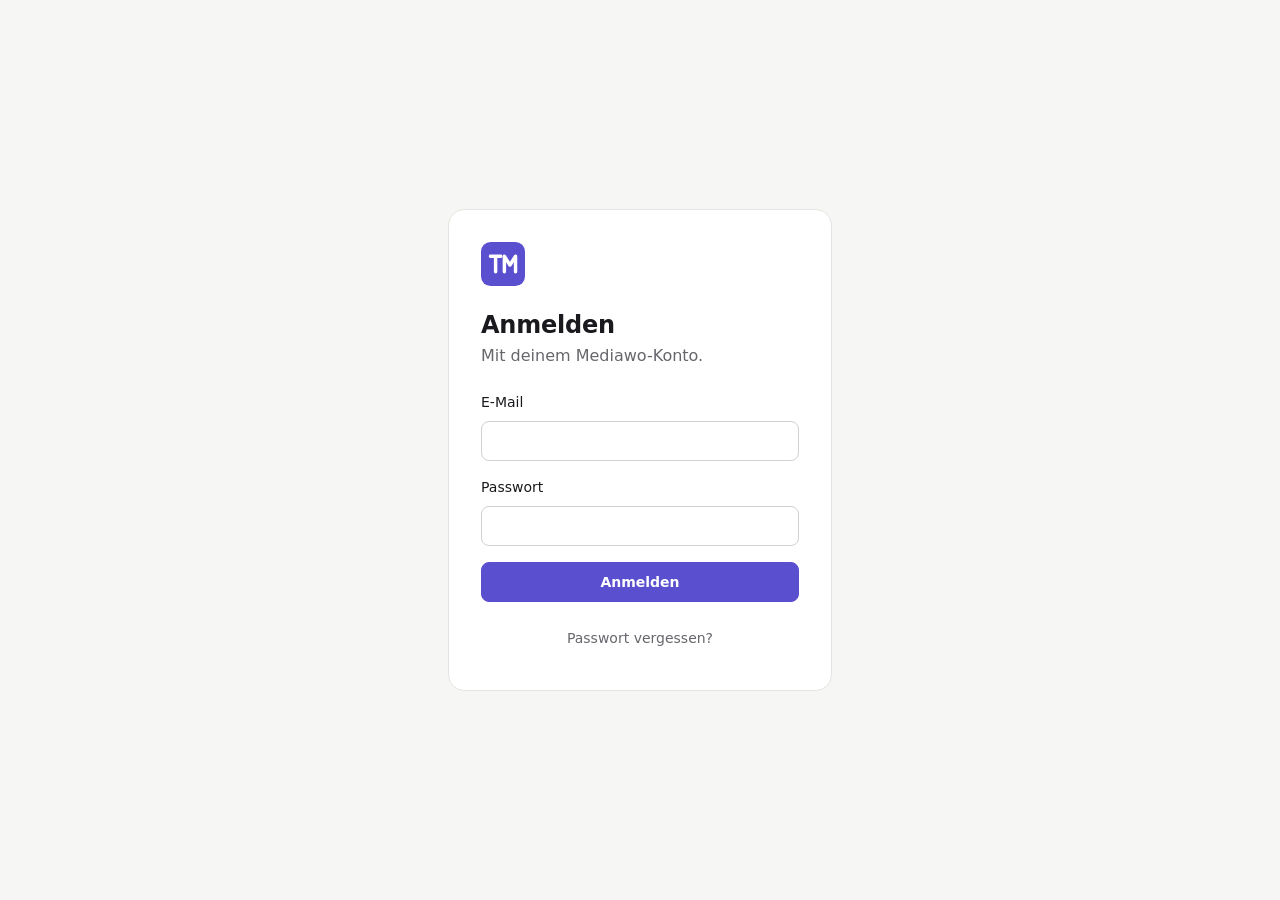
==== commit 1dcc89fb: "Logo und Anzeigename: LW → TM (Task Manager) Co-Authored-By: Claude Opus 5.5 <noreply@anthropic.com>" ====
--- a/index.html
+++ b/index.html
@@ -4,22 +4,22 @@
 <meta charset="utf-8">
 <meta name="viewport" content="width=device-width,initial-scale=1,viewport-fit=cover">
 <meta name="robots" content="noindex,nofollow">
-<title>LW</title>
+<title>TM</title>
 <script>try{var t=localStorage.getItem("lw-theme");if(t==="light"||t==="dark")document.documentElement.dataset.theme=t}catch(e){}</script>
-<link rel="icon" type="image/svg+xml" href="img/icon.svg?v=2">
-<link rel="apple-touch-icon" href="img/icon.png?v=2">
-<link rel="manifest" href="manifest.webmanifest?v=2">
+<link rel="icon" type="image/svg+xml" href="img/icon.svg?v=3">
+<link rel="apple-touch-icon" href="img/icon.png?v=3">
+<link rel="manifest" href="manifest.webmanifest?v=3">
 <meta name="theme-color" content="#F6F6F4" media="(prefers-color-scheme: light)">
 <meta name="theme-color" content="#141417" media="(prefers-color-scheme: dark)">
 <meta name="apple-mobile-web-app-capable" content="yes">
 <meta name="mobile-web-app-capable" content="yes">
-<meta name="apple-mobile-web-app-title" content="LW">
+<meta name="apple-mobile-web-app-title" content="TM">
 <link rel="stylesheet" href="css/app.css?v=11">
 </head>
 <body>
 
 <svg width="0" height="0" style="position:absolute" aria-hidden="true">
-  <symbol id="i-logo" viewBox="0 0 512 512"><rect width="512" height="512" rx="112" style="fill:var(--accent)"/><g fill="none" style="stroke:var(--on-accent)" stroke-width="40" stroke-linecap="round" stroke-linejoin="round"><path d="M118 166V346H196"/><path d="M238 166L280 346L321 236L362 346L404 166"/></g></symbol>
+  <symbol id="i-logo" viewBox="0 0 512 512"><rect width="512" height="512" rx="112" style="fill:var(--accent)"/><g fill="none" style="stroke:var(--on-accent)" stroke-width="40" stroke-linecap="round" stroke-linejoin="round"><path d="M110 166H230M170 166V346"/><path d="M272 346V166L337 268L402 166V346"/></g></symbol>
   <symbol id="i-heute" viewBox="0 0 24 24"><g fill="none" stroke="currentColor" stroke-width="1.75" stroke-linecap="round"><circle cx="12" cy="12" r="4"/><path d="M12 2.5v2M12 19.5v2M2.5 12h2M19.5 12h2M5.3 5.3l1.4 1.4M17.3 17.3l1.4 1.4M5.3 18.7l1.4-1.4M17.3 6.7l1.4-1.4"/></g></symbol>
   <symbol id="i-woche" viewBox="0 0 24 24"><g fill="none" stroke="currentColor" stroke-width="1.75" stroke-linecap="round" stroke-linejoin="round"><rect x="3.5" y="5" width="17" height="15" rx="2.5"/><path d="M3.5 10h17M8 3v4M16 3v4"/></g></symbol>
   <symbol id="i-backlog" viewBox="0 0 24 24"><g fill="none" stroke="currentColor" stroke-width="1.75" stroke-linecap="round" stroke-linejoin="round"><path d="M4 6.5h16M4 12h16M4 17.5h10"/></g></symbol>
@@ -71,7 +71,7 @@
 
   <aside class="side" id="side" aria-label="Seitenleiste">
     <div class="side-kopf">
-      <a class="marke" href="#heute"><svg class="logo" aria-hidden="true"><use href="#i-logo"/></svg><span>LW</span></a>
+      <a class="marke" href="#heute"><svg class="logo" aria-hidden="true"><use href="#i-logo"/></svg><span>TM</span></a>
       <button class="btn icon ghost side-zu tip-unten tip-links" id="menuZu" type="button" aria-label="Menü schließen" data-tip="Menü schließen" data-kbd="Esc"><svg class="i" aria-hidden="true"><use href="#i-x"/></svg></button>
     </div>
     <p class="demo-badge" id="demoBadge" hidden>Demo – Beispieldaten, nichts wird gespeichert.</p>
@@ -117,21 +117,21 @@
 <dialog id="dlg"></dialog>
 <div id="toast" role="status" aria-live="polite"></div>
 
-<script src="vendor/supabase.js?v=2"></script>
-<script src="js/config.js?v=2"></script>
-<script src="js/logic.js?v=5"></script>
-<script src="js/db.js?v=2"></script>
-<script src="js/ui.js?v=4"></script>
+<script src="vendor/supabase.js?v=3"></script>
+<script src="js/config.js?v=3"></script>
+<script src="js/logic.js?v=6"></script>
+<script src="js/db.js?v=3"></script>
+<script src="js/ui.js?v=5"></script>
 <script src="js/dialoge.js?v=5"></script>
-<script src="js/zeiten.js?v=6"></script>
+<script src="js/zeiten.js?v=7"></script>
 <script src="js/aufgaben.js?v=8"></script>
 <!-- Ansichten: js/views/*.js hier einbinden (vor app.js) -->
 <script src="js/views/heute.js?v=7"></script>
-<script src="js/views/fokus.js?v=6"></script>
+<script src="js/views/fokus.js?v=7"></script>
 <script src="js/views/woche.js?v=8"></script>
 <script src="js/views/backlog.js?v=8"></script>
-<script src="js/views/rueckblick.js?v=2"></script>
-<script src="js/befehle.js?v=4"></script>
-<script src="js/app.js?v=6"></script>
+<script src="js/views/rueckblick.js?v=3"></script>
+<script src="js/befehle.js?v=5"></script>
+<script src="js/app.js?v=7"></script>
 </body>
 </html>
